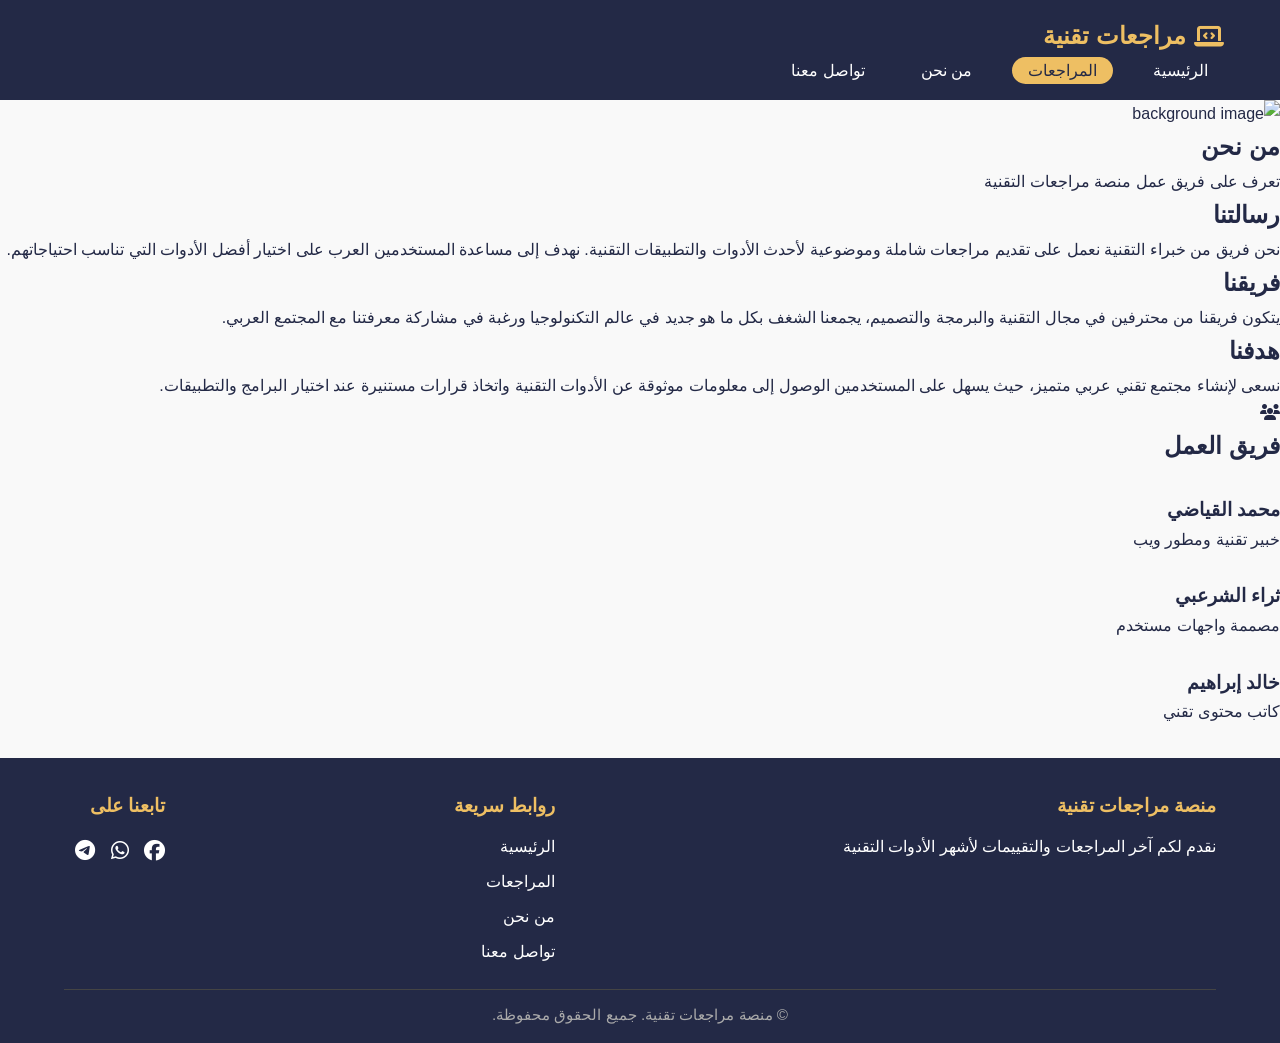
==== HTML/about.html @ e12e2f97 "Add files via upload" ====
<!DOCTYPE html>
<html lang="ar" dir="rtl">
<head>
    <meta charset="UTF-8">
    <meta name="viewport" content="width=device-width, initial-scale=1.0">
    <title>منصة مراجعات تقنية - من نحن</title>
    <link rel="stylesheet" href="../CSS/About_Style.css">
     <link rel="stylesheet" href="../CSS/common_Style.css">
    <link rel="stylesheet" href="https://cdnjs.cloudflare.com/ajax/libs/font-awesome/6.4.0/css/all.min.css">
</head>
<body>
    <!-- شريط التنقل -->
    <header>
        <nav class="navbar">
            <div class="nav-container">
                <div class="nav-logo">
                    <i class="fas fa-laptop-code"></i>
                    <span>مراجعات تقنية</span>
                </div>
                <ul class="nav-menu">
                    <li class="nav-item">
                        <a href="../index.html" class="nav-link" target="_blank">الرئيسية</a>
                    </li>
                    <li class="nav-item">
                        <a href="reviews.html" class="nav-link active" target="_blank">المراجعات</a>
                    </li>
                    <li class="nav-item">
                        <a href="about.html" class="nav-link" target="_blank">من نحن</a>
                    </li>
                    <li class="nav-item">
                        <a href="contact.html" class="nav-link" target="_blank">تواصل معنا</a>
                    </li>
                    
                </ul>
                <div class="hamburger">
                    <span class="bar"></span>
                    <span class="bar"></span>
                    <span class="bar"></span>
                </div>
            </div>
        </nav>
    </header>

    <!-- المحتوى الرئيسي -->
    <main>
        <img src="../IMage/imageDesck.jpg" alt="background image" class="background-image">
        <section class="about-header">
            <h1>من نحن</h1>
            <p>تعرف على فريق عمل منصة مراجعات التقنية</p>
        </section>

        <section class="about-content">
            <div class="about-container">
                <div class="about-text">
                    <h2>رسالتنا</h2>
                    <p>نحن فريق من خبراء التقنية نعمل على تقديم مراجعات شاملة وموضوعية لأحدث الأدوات والتطبيقات التقنية. نهدف إلى مساعدة المستخدمين العرب على اختيار أفضل الأدوات التي تناسب احتياجاتهم.</p>
                    
                    <h2>فريقنا</h2>
                    <p>يتكون فريقنا من محترفين في مجال التقنية والبرمجة والتصميم، يجمعنا الشغف بكل ما هو جديد في عالم التكنولوجيا ورغبة في مشاركة معرفتنا مع المجتمع العربي.</p>
                    
                    <h2>هدفنا</h2>
                    <p>نسعى لإنشاء مجتمع تقني عربي متميز، حيث يسهل على المستخدمين الوصول إلى معلومات موثوقة عن الأدوات التقنية واتخاذ قرارات مستنيرة عند اختيار البرامج والتطبيقات.</p>
                </div>
                <div class="about-image">
                    <i class="fas fa-users"></i>
                </div>
            </div>
        </section>

        <section class="team">
            <h2>فريق العمل</h2>
            <div class="team-container">
                <div class="team-member">
                    <div class="member-image">
                        <i class="ImageM"><img src="../IMage/Aiman.jpg" alt=""></i>
                    </div>
                    <h3>محمد القياضي</h3>
                    <p>خبير تقنية ومطور ويب</p>
                </div>
                <div class="team-member">
                    <div class="member-image">
                        <i class="Fatma"><img src="../IMage/Ftaima ali.jpg" alt=""></i>
                    </div>
                    <h3>ثراء الشرعبي</h3>
                    <p>مصممة واجهات مستخدم</p>
                </div>
                <div class="team-member">
                    <div class="member-image">
                        <i class="Abdo"><img src="../IMage/Abdo.jpg" alt=""></i>
                    </div>
                    <h3>خالد إبراهيم</h3>
                    <p>كاتب محتوى تقني</p>
                </div>
            </div>
        </section>
    </main>

    <!-- التذييل -->
    <footer>
        <div class="footer-container">
            <div class="footer-content">
                <div class="footer-section">
                    <h3>منصة مراجعات تقنية</h3>
                    <p>نقدم لكم آخر المراجعات والتقييمات لأشهر الأدوات التقنية</p>
                </div>
                <div class="footer-section">
                    <h3>روابط سريعة</h3>
                    <ul>
                        <li><a href="../index.html">الرئيسية</a></li>
                        <li><a href="reviews.html">المراجعات</a></li>
                        <li><a href="about.html">من نحن</a></li>
                        <li><a href="contact.html">تواصل معنا</a></li>
                    </ul>
                </div>
                <div class="footer-section">
                    <h3>تابعنا على</h3>
                    <div class="social-icons">
                        <a href="#"><i class="fab fa-facebook"></i></a>
                        <a href="#"><i class="fab fa-whatsapp"></i></a>
                        <a href="#"><i class="fab fa-telegram"></i></a>
                    </div>
                </div>
            </div>
            <div class="footer-bottom">
                <p>&copy; <span id="current-year"></span> منصة مراجعات تقنية. جميع الحقوق محفوظة.</p>
            </div>
        </div>
    </footer>

   
</body>
</html>
---- CSS/common_Style.css ----
/* ملف مشترك لتصميم الرأس والفوتر لجميع الصفحات */

* {
    margin: 0;
    padding: 0;
    box-sizing: border-box;
    font-family: "Tahoma", Arial, sans-serif;
}

body {
    background-color: #f9f9f9;
    color: #232946;
    line-height: 1.7;
    direction: rtl;
}

/* ---------------- Header & Navbar ---------------- */
header {
    background: #232946;
    color: #fff;
    position: sticky;
    top: 0;
    z-index: 1000;
}

.navbar {
    max-width: 1200px;
    margin: auto;
    padding: 1rem;
    display: flex;
    align-items: center;
    justify-content: space-between;
}

.nav-logo {
    font-size: 1.5rem;
    font-weight: bold;
    display: flex;
    align-items: center;
    gap: 0.5rem;
    color: #eebf63;
}

.nav-menu {
    list-style: none;
    display: flex;
    gap: 1.5rem;
}

.nav-link {
    color: #fff;
    text-decoration: none;
    transition: 0.3s;
    border-radius: 20px;
    padding: 0.3rem 1rem;
}

.nav-link:hover,
.nav-link.active {
    background: #eebf63;
    color: #232946;
}

.hamburger {
    display: none;
}

/* ---------------- Footer ---------------- */
footer {
    background: #232946;
    color: #fff;
    padding: 2rem 0 1rem 0;
    margin-top: 2rem;
}

.footer-container {
    width: 90%;
    max-width: 1200px;
    margin: auto;
}

.footer-content {
    display: flex;
    flex-wrap: wrap;
    gap: 2rem;
    justify-content: space-between;
    margin-bottom: 1rem;
}

.footer-section h3 {
    color: #eebf63;
    margin-bottom: 0.7rem;
}

.footer-section ul {
    list-style: none;
    padding: 0;
    margin: 0;
}

.footer-section ul li {
    margin-bottom: 0.5rem;
}

.footer-section ul li a {
    color: #fff;
    text-decoration: none;
    transition: color 0.2s;
}

.footer-section ul li a:hover {
    color: #eebf63;
}

.social-icons a {
    color: #fff;
    font-size: 1.3rem;
    margin-left: 0.7rem;
    transition: color 0.2s;
}

.social-icons a:hover {
    color: #eebf63;
}

.footer-bottom {
    text-align: center;
    color: #aaa;
    font-size: 0.95rem;
    border-top: 1px solid #444;
    padding-top: 0.7rem;
}

/* Responsive */
@media (max-width: 900px) {
    .footer-content {
        flex-direction: column;
        gap: 1.5rem;
    }
    .navbar {
        flex-direction: column;
        gap: 1rem;
    }
}
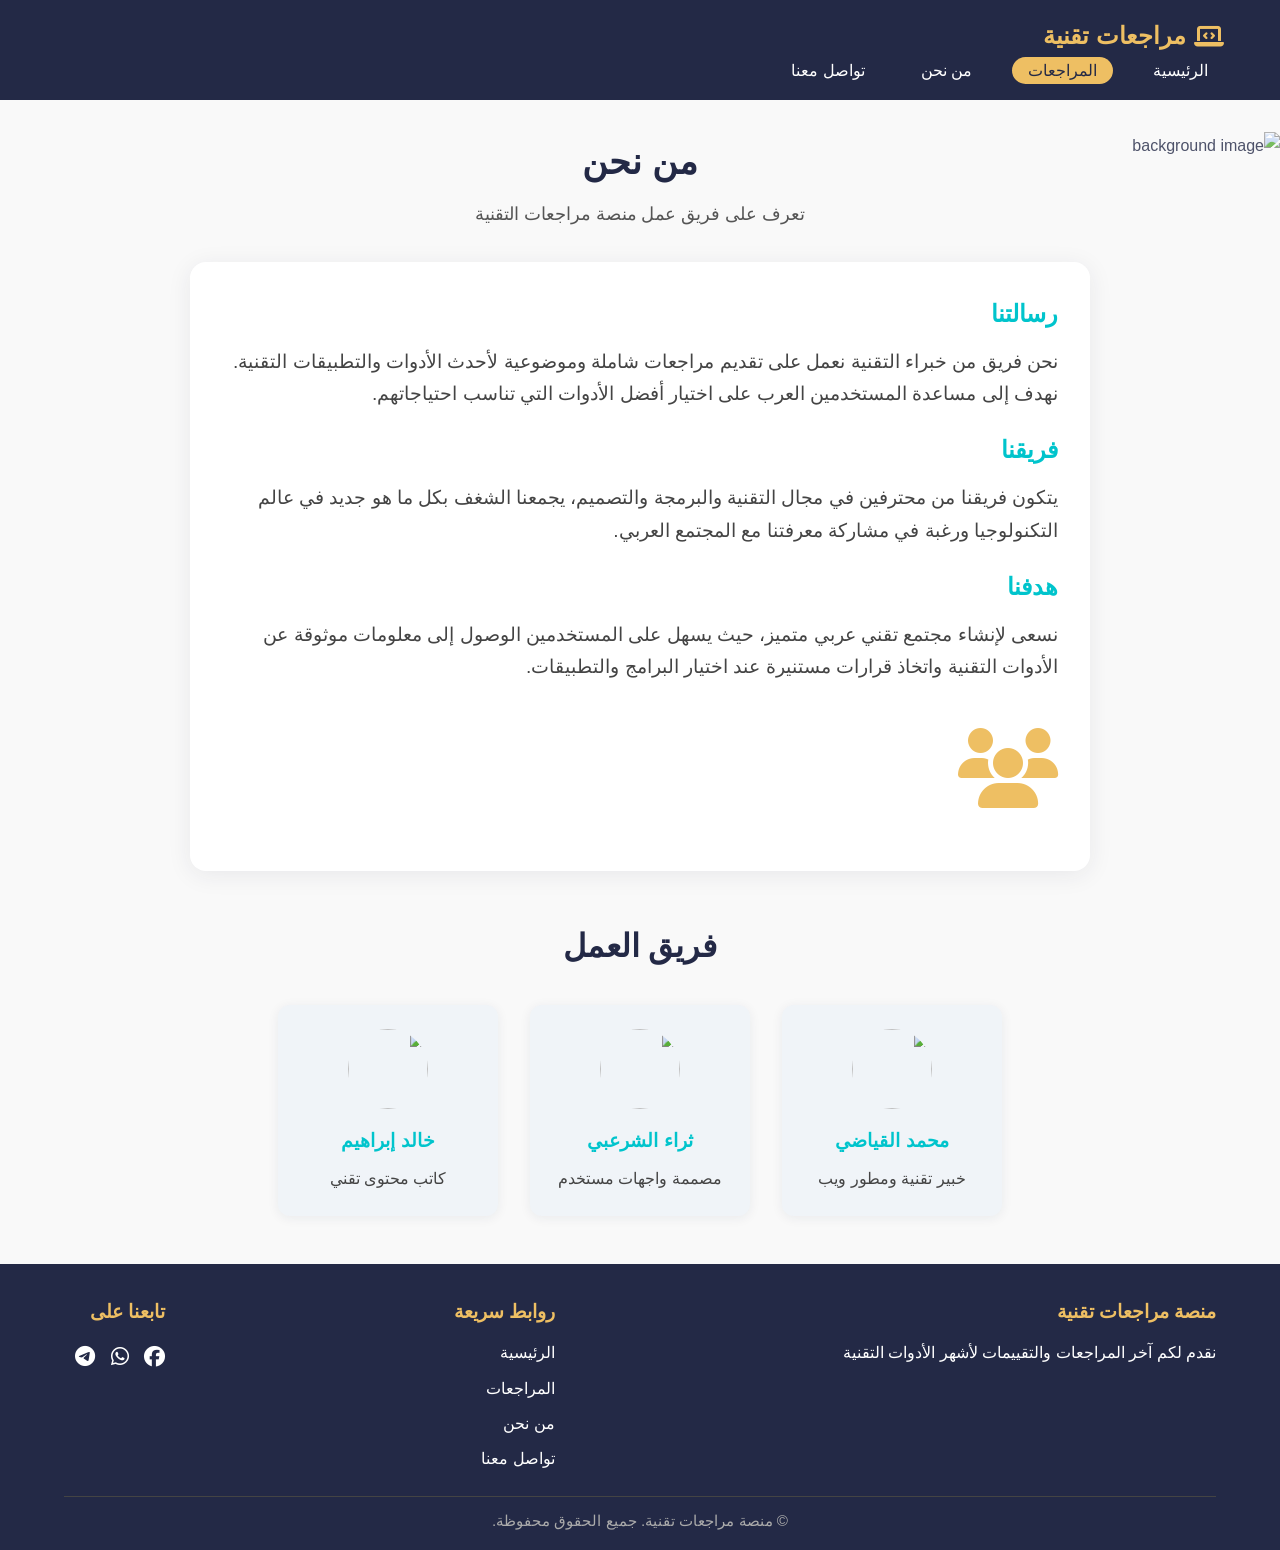
==== commit 47870ca0: "Update about.html" ====
--- a/HTML/about.html
+++ b/HTML/about.html
@@ -4,7 +4,7 @@
     <meta charset="UTF-8">
     <meta name="viewport" content="width=device-width, initial-scale=1.0">
     <title>منصة مراجعات تقنية - من نحن</title>
-    <link rel="stylesheet" href="../CSS/About_Style.css">
+    <link rel="stylesheet" href="../CSS/about_Style.css">
      <link rel="stylesheet" href="../CSS/common_Style.css">
     <link rel="stylesheet" href="https://cdnjs.cloudflare.com/ajax/libs/font-awesome/6.4.0/css/all.min.css">
 </head>
@@ -129,4 +129,5 @@
 
    
 </body>
-</html>+
+</html>
--- a/CSS/about_Style.css
+++ b/CSS/about_Style.css
@@ -0,0 +1,121 @@
+/* تنسيقات صفحة من نحن فقط (بدون الرأس والفوتر) */
+
+.background-image {
+    position: fixed;
+    width: 100%;
+    height: 100%;
+    object-fit: cover;
+    z-index: -1;
+    opacity: 0.8;
+    background-position: center center;
+}
+
+.about-header {
+    text-align: center;
+    margin: 2rem 0 1rem 0;
+}
+
+.about-header h1 {
+    font-size: 2.2rem;
+    color: #232946;
+    margin-bottom: 0.5rem;
+}
+
+.about-header p {
+    color: #555;
+    font-size: 1.1rem;
+}
+
+.about-content {
+    margin: 2rem auto;
+    max-width: 900px;
+    background: #fff;
+    border-radius: 16px;
+    box-shadow: 0 4px 24px rgba(35,41,70,0.08);
+    padding: 2rem;
+    display: flex;
+    gap: 2rem;
+    align-items: center;
+}
+
+.about-text h2 {
+    color: #00c4cc;
+    margin-bottom: 0.7rem;
+}
+
+.about-text p {
+    font-size: 1.2rem;
+    margin-bottom: 1.2rem;
+    color: #444;
+}
+
+.about-image {
+    font-size: 5rem;
+    color: #eebf63;
+    align-self: flex-start;
+}
+
+.team {
+    margin: 3rem auto;
+    max-width: 900px;
+    text-align: center;
+}
+
+.team h2 {
+    font-size: 2rem;
+    color: #232946;
+    margin-bottom: 2rem;
+}
+
+.team-container {
+    display: flex;
+    gap: 2rem;
+    justify-content: center;
+    flex-wrap: wrap;
+}
+
+.team-member {
+    background: #f0f4f8;
+    border-radius: 12px;
+    padding: 1.5rem;
+    width: 220px;
+    box-shadow: 0 2px 12px rgba(35,41,70,0.07);
+    transition: 0.3s;
+}
+
+.team-member:hover {
+    transform: translateY(-5px);
+    background: #e6f7f8;
+}
+
+.member-image img {
+    width: 80px;
+    height: 80px;
+    border-radius: 50%;
+    object-fit: cover;
+    margin-bottom: 1rem;
+}
+
+.team-member h3 {
+    margin-bottom: 0.5rem;
+    color: #00c4cc;
+}
+
+.team-member p {
+    color: #444;
+    font-size: 1rem;
+}
+
+/* Responsive */
+@media (max-width: 900px) {
+    .about-content {
+        flex-direction: column;
+        gap: 1rem;
+        padding: 1rem;
+    }
+    .team-container {
+        flex-direction: column;
+        gap: 1rem;
+        align-items: center;
+    }
+}
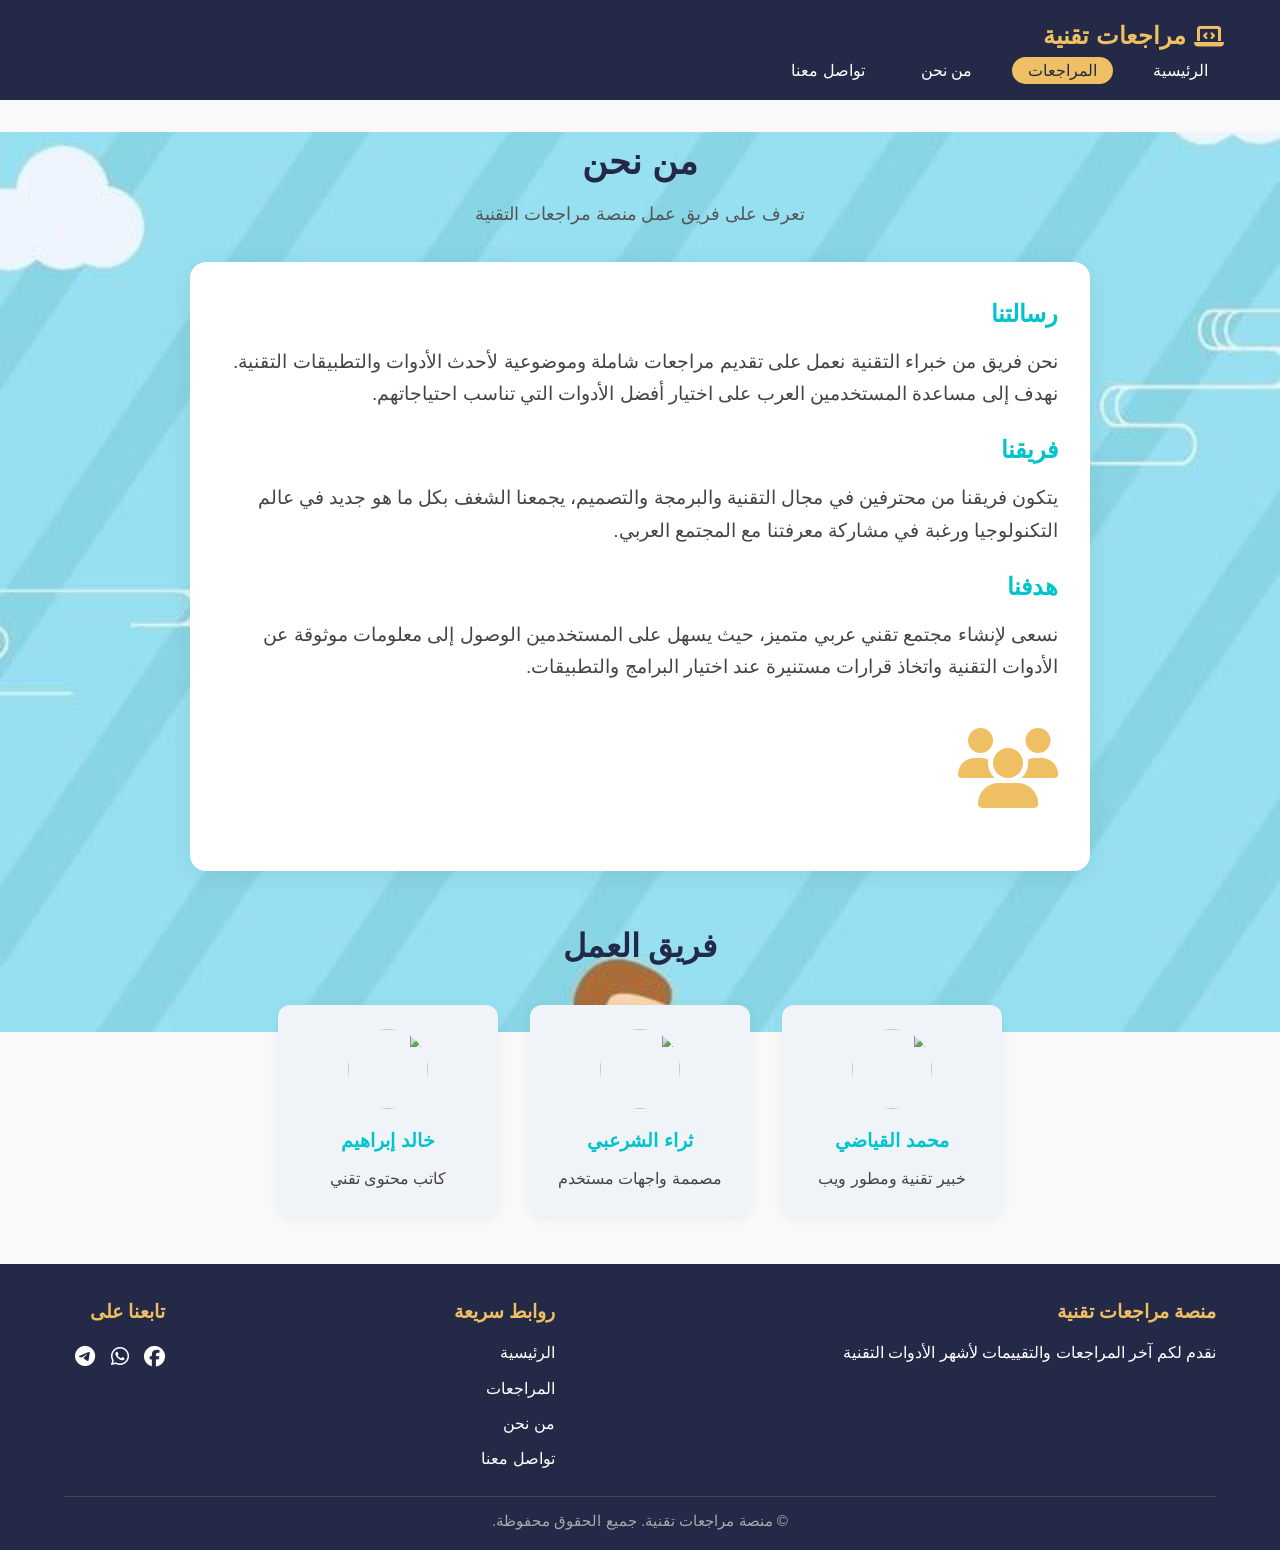
==== commit a4cc6216: "Update about.html" ====
--- a/HTML/about.html
+++ b/HTML/about.html
@@ -9,7 +9,6 @@
     <link rel="stylesheet" href="https://cdnjs.cloudflare.com/ajax/libs/font-awesome/6.4.0/css/all.min.css">
 </head>
 <body>
-    <!-- شريط التنقل -->
     <header>
         <nav class="navbar">
             <div class="nav-container">
@@ -41,9 +40,8 @@
         </nav>
     </header>
 
-    <!-- المحتوى الرئيسي -->
     <main>
-        <img src="../IMage/imageDesck.jpg" alt="background image" class="background-image">
+        <img src="../IMAGE/imageDesck.jpg" alt="background image" class="background-image">
         <section class="about-header">
             <h1>من نحن</h1>
             <p>تعرف على فريق عمل منصة مراجعات التقنية</p>
@@ -115,9 +113,9 @@
                 <div class="footer-section">
                     <h3>تابعنا على</h3>
                     <div class="social-icons">
-                        <a href="#"><i class="fab fa-facebook"></i></a>
-                        <a href="#"><i class="fab fa-whatsapp"></i></a>
-                        <a href="#"><i class="fab fa-telegram"></i></a>
+                         <a href="https://www.facebook.com/Mohammed.alquiadi" target="_blank"><i class="fab fa-facebook"></i></a>
+                        <a href="https://wa.me/967781641006" target="_blank"><i class="fab fa-whatsapp"></i></a>
+                        <a href="https://t.me/Mohammed_alquiadi" target="_blank"><i class="fab fa-telegram"></i></a>
                     </div>
                 </div>
             </div>
@@ -131,3 +129,5 @@
 </body>
 
 </html>
+
+
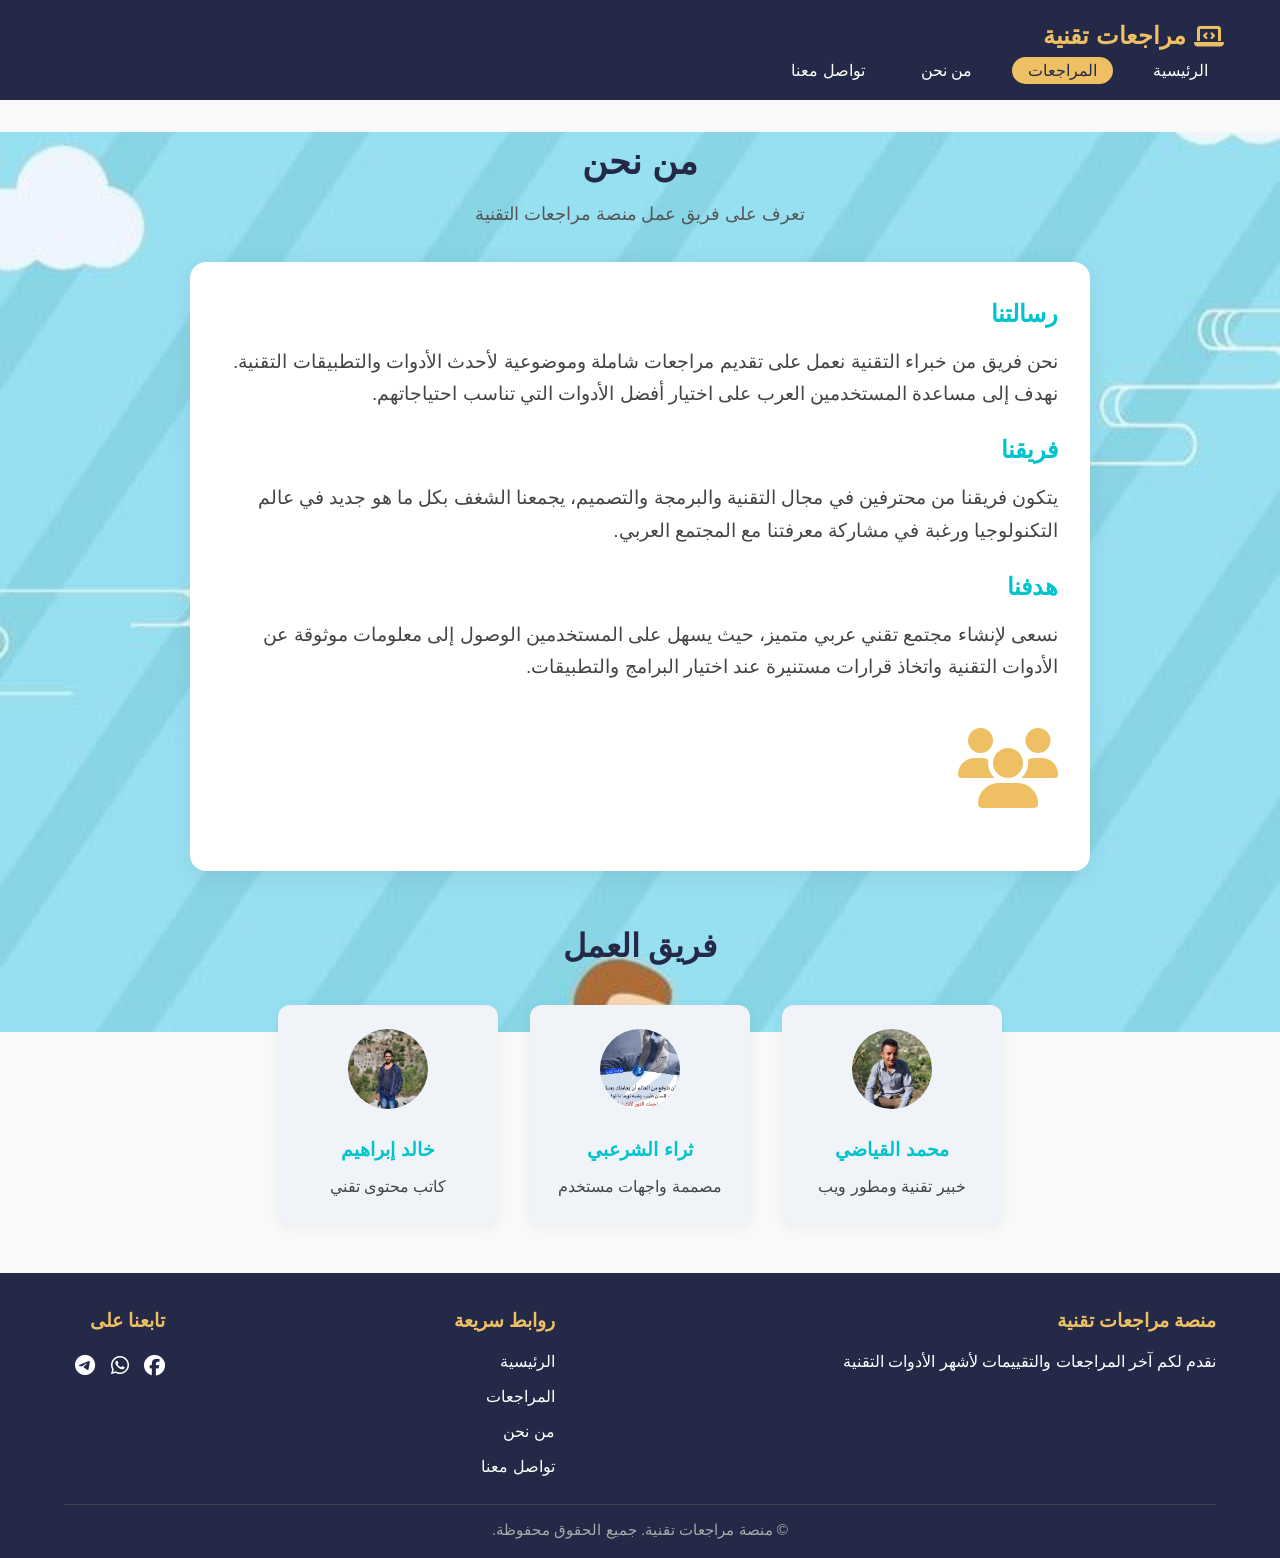
==== commit 4a22159f: "Update about.html" ====
--- a/HTML/about.html
+++ b/HTML/about.html
@@ -70,21 +70,21 @@
             <div class="team-container">
                 <div class="team-member">
                     <div class="member-image">
-                        <i class="ImageM"><img src="../IMage/Aiman.jpg" alt=""></i>
+                        <i class="ImageM"><img src="../IMAGE/Aiman.jpg" alt=""></i>
                     </div>
                     <h3>محمد القياضي</h3>
                     <p>خبير تقنية ومطور ويب</p>
                 </div>
                 <div class="team-member">
                     <div class="member-image">
-                        <i class="Fatma"><img src="../IMage/Ftaima ali.jpg" alt=""></i>
+                        <i class="Fatma"><img src="../IMAGE/Ftaima ali.jpg" alt=""></i>
                     </div>
                     <h3>ثراء الشرعبي</h3>
                     <p>مصممة واجهات مستخدم</p>
                 </div>
                 <div class="team-member">
                     <div class="member-image">
-                        <i class="Abdo"><img src="../IMage/Abdo.jpg" alt=""></i>
+                        <i class="Abdo"><img src="../IMAGE/Abdo.jpg" alt=""></i>
                     </div>
                     <h3>خالد إبراهيم</h3>
                     <p>كاتب محتوى تقني</p>
@@ -131,3 +131,4 @@
 </html>
 
 
+
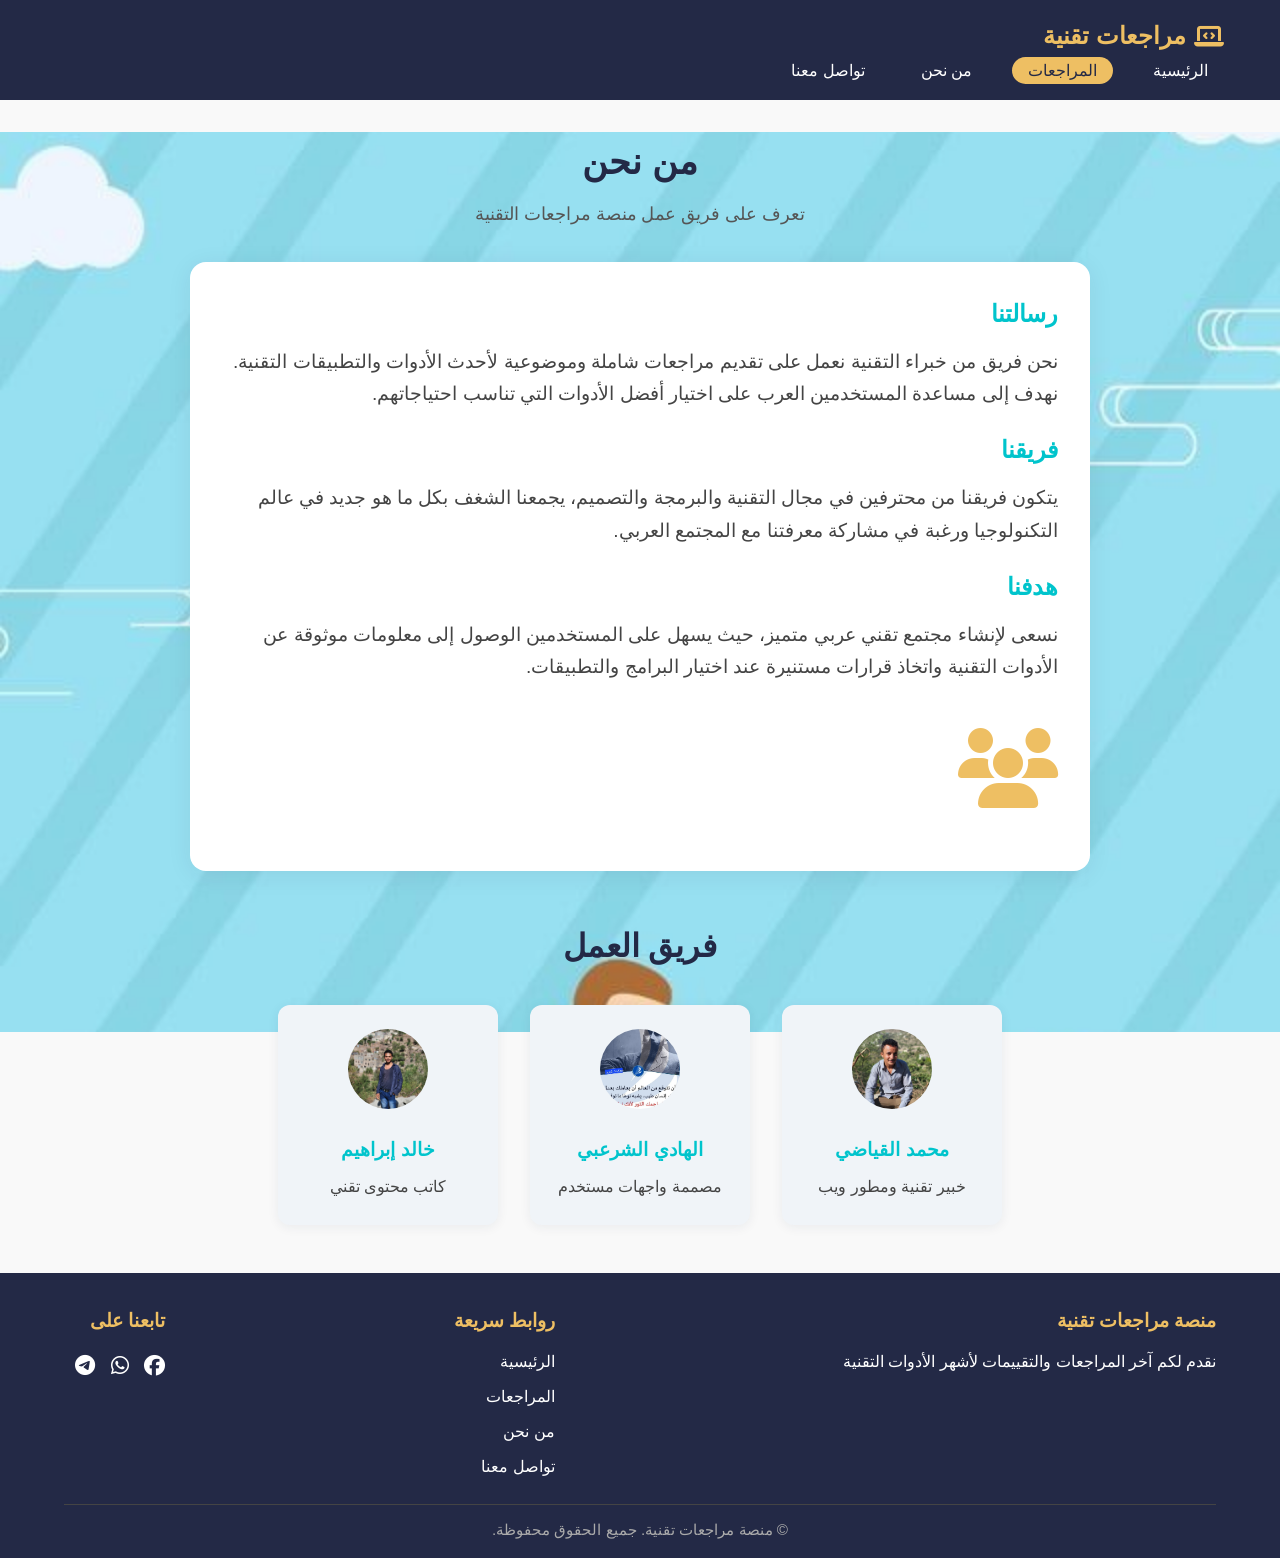
==== commit 1676d0b0: "Update about.html" ====
--- a/HTML/about.html
+++ b/HTML/about.html
@@ -79,7 +79,7 @@
                     <div class="member-image">
                         <i class="Fatma"><img src="../IMAGE/Ftaima ali.jpg" alt=""></i>
                     </div>
-                    <h3>ثراء الشرعبي</h3>
+                    <h3>الهادي الشرعبي</h3>
                     <p>مصممة واجهات مستخدم</p>
                 </div>
                 <div class="team-member">
@@ -132,3 +132,4 @@
 
 
 
+
